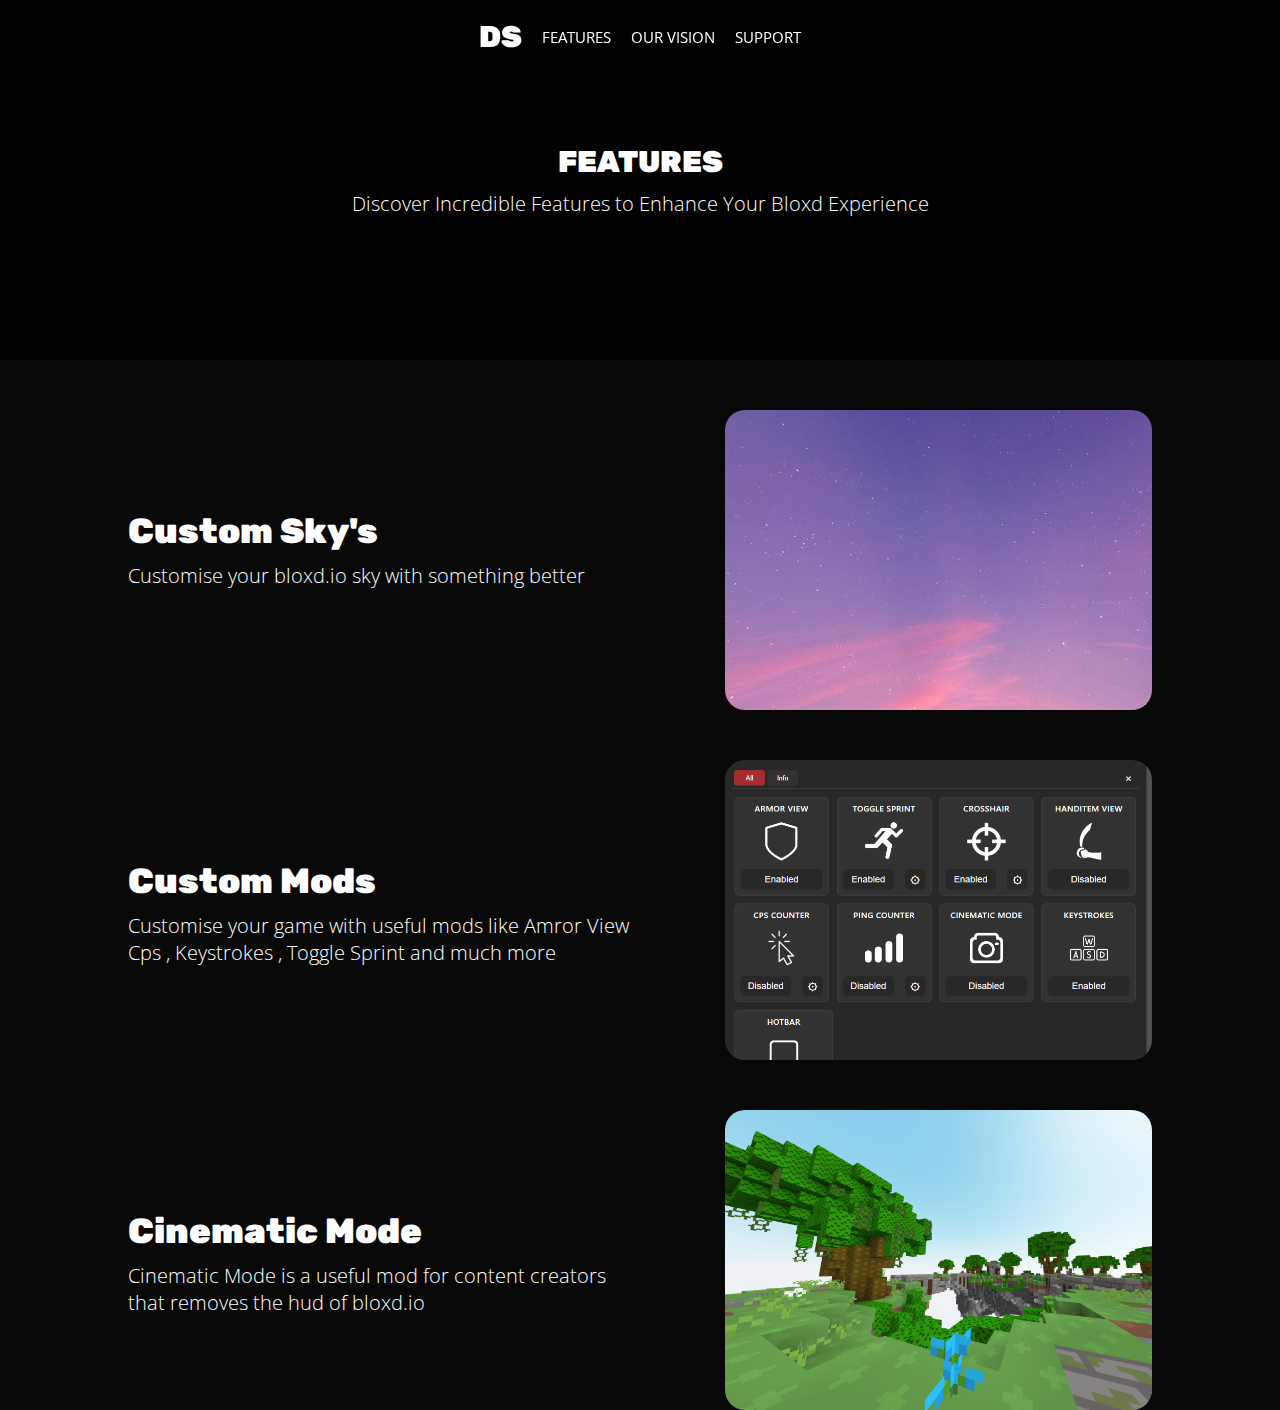
==== features.html @ 1c33d872 "Add files via upload" ====
<!DOCTYPE html>
<html>
  <head>
<meta charset="utf-8">
<meta name="viewport" content="width=device-width, initial-scale=1">
<title>Deep Space</title>
<link rel="stylesheet" type="text/css" href="style.css">
<link rel="website icon" type="png" href="images/DSclientLOGO.png">

<link rel="preconnect" href="https://fonts.googleapis.com">
<link rel="preconnect" href="https://fonts.gstatic.com" crossorigin>
<link href="https://fonts.googleapis.com/css2?family=Open+Sans:ital,wght@0,300..800;1,300..800&display=swap" rel="stylesheet">
  
</head>
  </head>
  <body>
    <header>
      
      <ul class="navlist">
        <h1 onclick="location.href='index.html';">DS</h1>
        <li><a href="features.html">FEATURES</a></li>
        <li><a href="our_vision.html">OUR VISION</a></li>
        <li><a href="https://discord.gg/NdpwX4FBaB" target="_blank" rel="noopener noreferrer">SUPPORT</a></li>
      </ul>
    </header>
    <section class="TITLEBOX">
        <h1>FEATURES</h1>
        <h4>Discover Incredible Features to Enhance Your Bloxd Experience</h4>
        </section>
    </section>
    <section class="PART2" >
  <div class="featuresBox">
    <div class="featuresText">
    <h1>Custom Sky's</h1>
    <p>Customise your bloxd.io sky with something better</p>
  </div>
    <div class="image1">
    </div>
  </div>

  <div class="featuresBox">
    <div class="featuresText">
    <h1>Custom Mods</h1>
    <p>Customise your game with useful mods like  Amror View <br> Cps , Keystrokes , Toggle Sprint and much more</p>
  </div>
    <div class="image2">
    </div>
  </div>

  <div class="featuresBox">
    <div class="featuresText">
    <h1>Cinematic Mode</h1>
    <p>Cinematic Mode is a useful mod for content creators <br> that removes the hud of bloxd.io</p>
  </div>
    <div class="image3">
    </div>
  </div>

</section>
    </section>

<script src="script.js"></script>

  </body>
</html>
---- style.css ----
@font-face{
  font-family: myfont;
  src:url(assets/Rubik-Black.ttf);
}


*{
  padding: 0;
  margin: 0;
  box-sizing: border-box;
  list-style: none;
  text-decoration: none;
}


header{
  position: fixed;
  right: 0;
  top: 0;
  z-index: 1000;
  width: 100%;
  display: flex;
  align-items: center;
  justify-content: center;
  padding: 33px 9%;
  background: transparent;
}
header h1{
color: #ffffff;
font-family: myfont;
font-size: 30px;
cursor: pointer;
}

.navlist{
  width: 100%;
height: 10vh;
background: none;
position: absolute;
padding-top: 0.5rem;
overflow: hidden;
display: flex;
align-items: center;
justify-content: center;
}

.navlist a {
  color: white;
  margin-left: 20px;
  font-size: 15px;
  font-weight: 400 ;
  font-family: "Open Sans", sans-serif;
  font-style: normal;
  border-bottom: 2px solid transparent;
  transition: all .55s ease ;
}

.navlist a:hover {
 border-bottom: 2px solid white;
}

.hero{
  height: 100%;
  width: 100%;
  padding: 0 3%;
  min-height: 100vh;
  background-image: url('images/Main_Background.jpg');
  background-color: #000;
  background-size: cover;
position: relative;
display: grid;
align-items: center;
gap: 2rem;
}
.hidden {
  display: none;
}

#popupBox {
  position: fixed;
  top: 50%;
  left: 50%;
  transform: translate(-50%, -50%);
  width: 700px;
  height: 300px;
  padding: 20px;
  border-radius: 50px;
  background-color: #0E0E0E;
border: 10px solid #111111;
  z-index: 1000;
}

.popupContent {
  display: flex;
  flex-direction: column;
  gap: 10px;
}

.versionsBOX {
  width: 700px;
  height: 250px;
  display: flex;
  gap: 10px;
}

#closePopup {
  align-self: flex-end;
  background-color: transparent;
  color: white;
  border: none;
  cursor: pointer;
}

.versionBOX{
  display: flex;
  align-items: center;
  justify-content: space-between;
  flex-direction: column;
  width: 200px;
  height: 200px;
  border-radius: 20px;
  margin-left: 5px;
  background-color: rgb(20, 20, 20);
border: 5px solid rgb(30, 30, 30);
}
.versionsBOX h1{
    font-family: myfont;
    font-size: 17px;
    font-weight: 100;
    color: white;
    margin: 10px;
}


.versionsBOX a{
  font-family: myfont;
display: inline-block;
color: white;
background:transparent ;
border: 1px solid white;
padding: 20px 30px;
line-height: 1.3px ;
font-size: 13px;
font-weight: 200;
border-radius: 9px;
cursor: pointer;
text-transform: uppercase;
transition: all .55s ease;
margin: 10px;
}

.PART2{
  height: 100%;
  width: 100%;
  padding: 0 10%;
  min-height: 100vh;
  background-color: #080808;
  background-size: cover;
  display: flex;
  justify-content: center;
  flex-direction: column;
}
.featuresBox{
  width:100%;
  height: 10%;
  display: flex;
  align-items: center;
  justify-content: space-between;
  flex-direction: row;
  margin-top: 50px;
}
.featuresText h1{
  font-family: myfont;
  font-size: 35px;
  font-weight: 400;
  color: white;
}
.featuresText p{
  font-family: "Open Sans", sans-serif;
  font-size: 20px;
  margin-top: 10px;
  font-weight: 100;
  color: white;
}

.featuresText{
 width: 700px;
 height: 200px;
 margin-top: 100px;
}
.image1{
  width: 500px;
  height: 300px;
  background-image: url('images/14942139_l.jpg');
  background-size: cover;
border-radius: 20px;
}
.image2{
  width: 500px;
  height: 300px;
  background-image: url('images/Screenshot\ 2024-08-07\ 224323.png');
  background-size: cover;
border-radius: 20px;
}
.image3{
  width: 500px;
  height: 300px;
  background-image: url('images/Screenshot\ 2024-08-07\ 230914.png');
  background-size: cover;
border-radius: 20px;
}
.TITLEBOX{
  height: 40%;
  width: 100%;
  min-height: 40vh;
  background-color: #000;
  background-size: cover;
  display: flex;
  align-items: center;
  justify-content: center;
  flex-direction: column;
}

.TITLEBOX h1{
  font-family: myfont;
  font-size: 30px;
  font-weight: 400;
  color: white;
}
.TITLEBOX h4{
  font-family: "Open Sans", sans-serif;
  font-size: 20px;
  margin-top: 10px;
  font-weight: 300;
  color: white;
}


::-webkit-scrollbar {
  width: 10px;
  }
  
  ::-webkit-scrollbar-track {
  background: #1d1d1d;
  }
  
  ::-webkit-scrollbar-thumb {
  background: #292929;
  border-radius: 50px;
  }
  
  ::-webkit-scrollbar-thumb:hover {
  background: rgb(15, 15, 15);
  }

  .navbar{
    position: absolute;
    }


.hero-text{
  color: white;
  font-weight: 600;
}
.hero-text a{
  font-family: myfont;
display: inline-block;
color: white;
background:#883240 ;
border: 1px solid transparent ;
padding: 27px 50px;
line-height: 1.6px ;
font-size: 17px;
font-weight: 400;
border-radius: 12px;
cursor: pointer;
text-transform: uppercase;
transition: all .55s ease;
}
.hero-text h1{
  font-family: myfont;
  font-size: 88px;
  font-weight: 400;
}
.hero-text h4{
  font-family: "Open Sans", sans-serif;
  font-style: normal;
  font-size: 28px;
  font-weight: 300;
  margin-bottom: 20px;
}
.hero-text a:hover {
  background: transparent;
  border: 1px solid white;
  transform: translateX(8px);
}
.hero-text a.ctaa {
  font-family: myfont;
background: transparent;
border: 1px solid white;
margin-left: 20px;
}
.hero-text a.ctaa i{
vertical-align: middle;
margin-right: 5px;
}
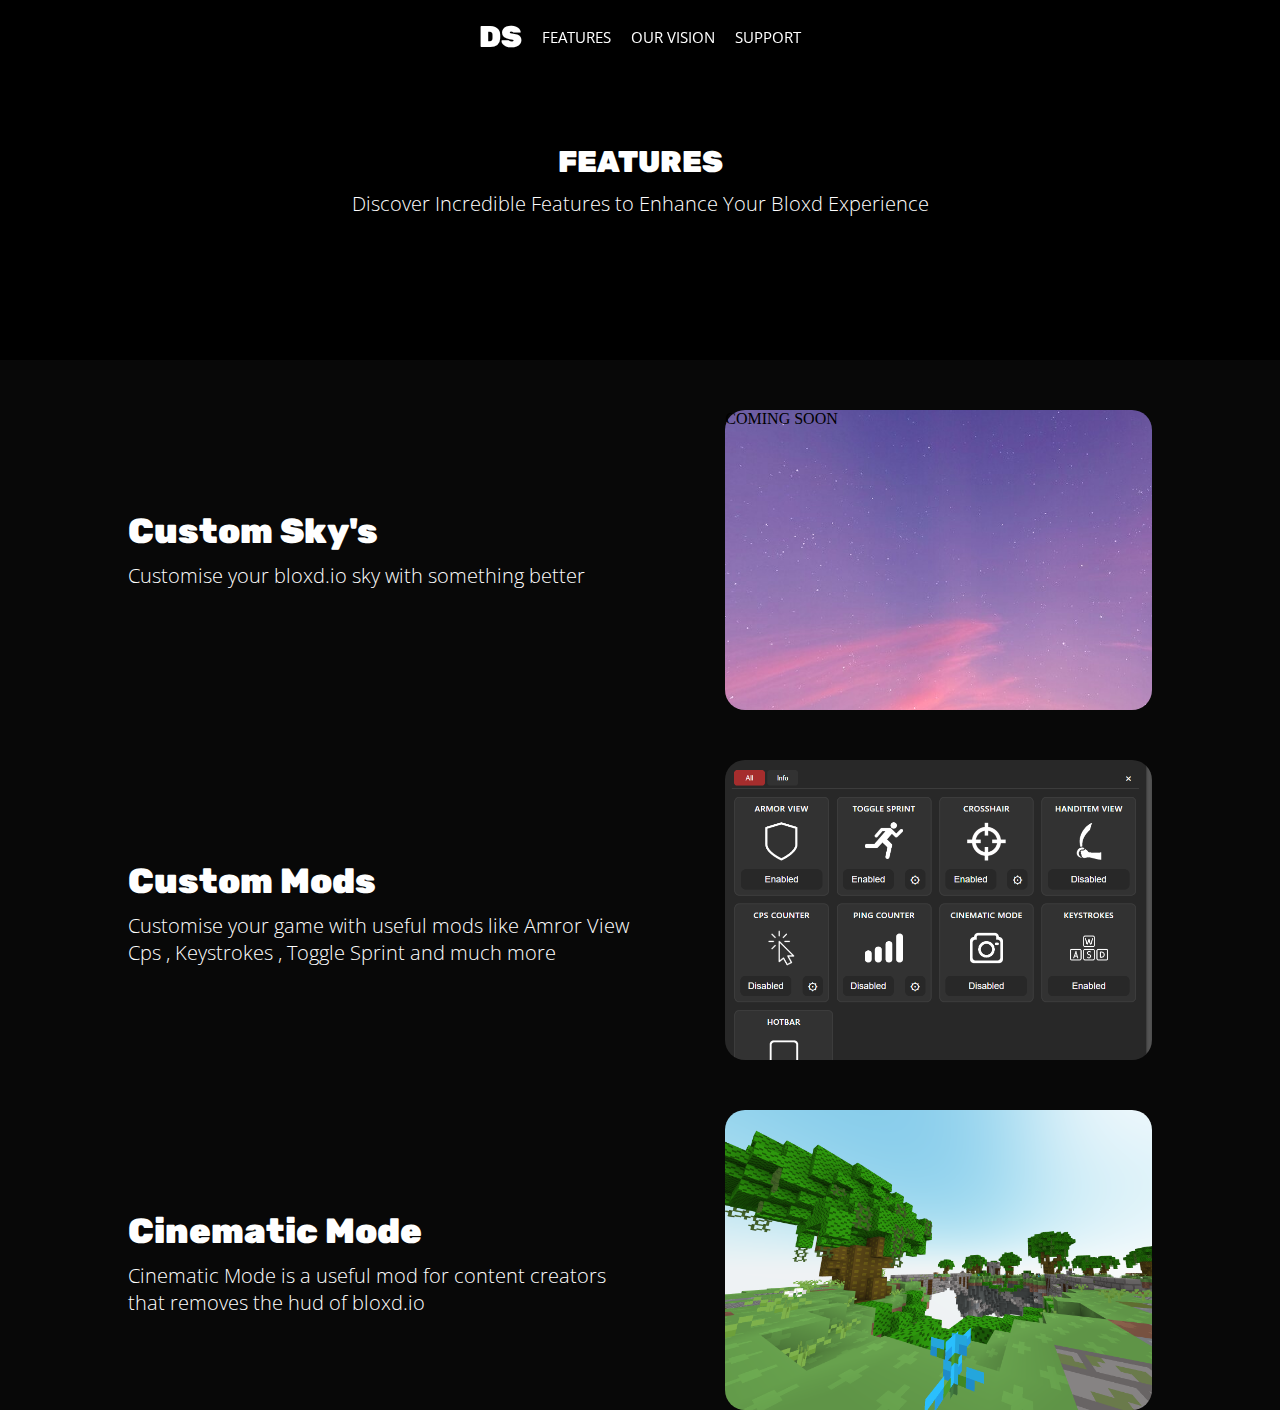
==== commit 219b0b08: "Update features.html" ====
--- a/features.html
+++ b/features.html
@@ -35,6 +35,7 @@
     <p>Customise your bloxd.io sky with something better</p>
   </div>
     <div class="image1">
+      COMING SOON
     </div>
   </div>
 
@@ -62,4 +63,4 @@
 <script src="script.js"></script>
 
   </body>
-</html>+</html>
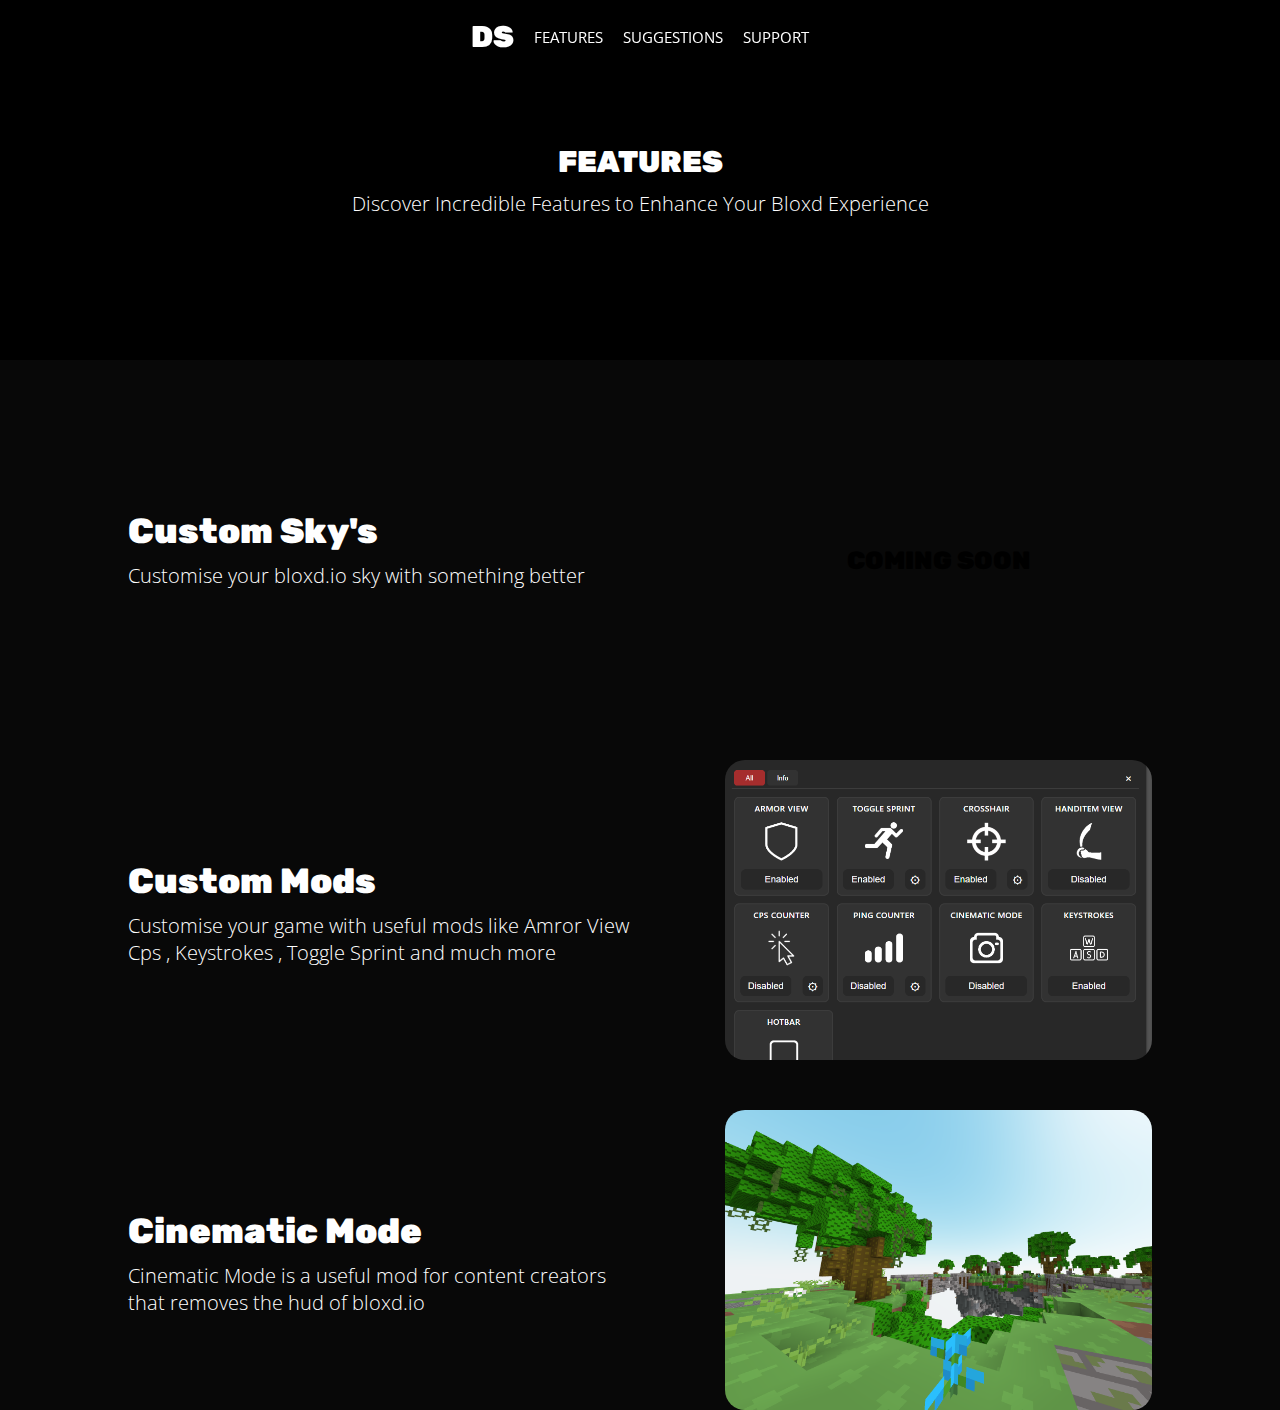
==== commit f87c72b7: "Add files via upload" ====
--- a/features.html
+++ b/features.html
@@ -11,6 +11,7 @@
 <link rel="preconnect" href="https://fonts.gstatic.com" crossorigin>
 <link href="https://fonts.googleapis.com/css2?family=Open+Sans:ital,wght@0,300..800;1,300..800&display=swap" rel="stylesheet">
   
+
 </head>
   </head>
   <body>
@@ -19,7 +20,7 @@
       <ul class="navlist">
         <h1 onclick="location.href='index.html';">DS</h1>
         <li><a href="features.html">FEATURES</a></li>
-        <li><a href="our_vision.html">OUR VISION</a></li>
+        <li><a href="suggestions.html">SUGGESTIONS</a></li>
         <li><a href="https://discord.gg/NdpwX4FBaB" target="_blank" rel="noopener noreferrer">SUPPORT</a></li>
       </ul>
     </header>
@@ -34,7 +35,7 @@
     <h1>Custom Sky's</h1>
     <p>Customise your bloxd.io sky with something better</p>
   </div>
-    <div class="image1">
+    <div id="i1" class="image">
       COMING SOON
     </div>
   </div>
@@ -44,7 +45,7 @@
     <h1>Custom Mods</h1>
     <p>Customise your game with useful mods like  Amror View <br> Cps , Keystrokes , Toggle Sprint and much more</p>
   </div>
-    <div class="image2">
+    <div id="i2" class="image">
     </div>
   </div>
 
@@ -53,14 +54,14 @@
     <h1>Cinematic Mode</h1>
     <p>Cinematic Mode is a useful mod for content creators <br> that removes the hud of bloxd.io</p>
   </div>
-    <div class="image3">
+    <div id="i3" class="image">
     </div>
   </div>
 
 </section>
-    </section>
+
 
 <script src="script.js"></script>
 
   </body>
-</html>
+</html>--- a/style.css
+++ b/style.css
@@ -72,82 +72,6 @@
 align-items: center;
 gap: 2rem;
 }
-.hidden {
-  display: none;
-}
-
-#popupBox {
-  position: fixed;
-  top: 50%;
-  left: 50%;
-  transform: translate(-50%, -50%);
-  width: 700px;
-  height: 300px;
-  padding: 20px;
-  border-radius: 50px;
-  background-color: #0E0E0E;
-border: 10px solid #111111;
-  z-index: 1000;
-}
-
-.popupContent {
-  display: flex;
-  flex-direction: column;
-  gap: 10px;
-}
-
-.versionsBOX {
-  width: 700px;
-  height: 250px;
-  display: flex;
-  gap: 10px;
-}
-
-#closePopup {
-  align-self: flex-end;
-  background-color: transparent;
-  color: white;
-  border: none;
-  cursor: pointer;
-}
-
-.versionBOX{
-  display: flex;
-  align-items: center;
-  justify-content: space-between;
-  flex-direction: column;
-  width: 200px;
-  height: 200px;
-  border-radius: 20px;
-  margin-left: 5px;
-  background-color: rgb(20, 20, 20);
-border: 5px solid rgb(30, 30, 30);
-}
-.versionsBOX h1{
-    font-family: myfont;
-    font-size: 17px;
-    font-weight: 100;
-    color: white;
-    margin: 10px;
-}
-
-
-.versionsBOX a{
-  font-family: myfont;
-display: inline-block;
-color: white;
-background:transparent ;
-border: 1px solid white;
-padding: 20px 30px;
-line-height: 1.3px ;
-font-size: 13px;
-font-weight: 200;
-border-radius: 9px;
-cursor: pointer;
-text-transform: uppercase;
-transition: all .55s ease;
-margin: 10px;
-}
 
 .PART2{
   height: 100%;
@@ -155,10 +79,10 @@
   padding: 0 10%;
   min-height: 100vh;
   background-color: #080808;
-  background-size: cover;
-  display: flex;
+  display: flex;
+  flex-direction: column;
+  align-items: center;
   justify-content: center;
-  flex-direction: column;
 }
 .featuresBox{
   width:100%;
@@ -188,27 +112,44 @@
  height: 200px;
  margin-top: 100px;
 }
-.image1{
+
+.image{
   width: 500px;
   height: 300px;
-  background-image: url('images/14942139_l.jpg');
   background-size: cover;
 border-radius: 20px;
 }
-.image2{
-  width: 500px;
-  height: 300px;
-  background-image: url('images/Screenshot\ 2024-08-07\ 224323.png');
-  background-size: cover;
-border-radius: 20px;
-}
-.image3{
-  width: 500px;
-  height: 300px;
+
+#i1{
+  display: flex;
+  align-items: center;
+  justify-content: center;
+  font-family: myfont;
+  font-size: 25px;
+  font-weight: 400;
+  color: black;
+  background-image: url('images/14942139_l.jpg');
+}
+
+#i2{
+background-image: url('images/Screenshot\ 2024-08-07\ 224323.png');
+}
+
+#i3{
   background-image: url('images/Screenshot\ 2024-08-07\ 230914.png');
-  background-size: cover;
-border-radius: 20px;
-}
+}
+
+#i4{
+  background-image: url('images/bug_fixies.jpg');
+}
+
+#i5{
+  background-image: url('images/lmb_rmb_cps.png');
+}
+#i6{
+  background-image: url('images/ui_changes.png');
+}
+
 .TITLEBOX{
   height: 40%;
   width: 100%;
@@ -305,3 +246,98 @@
 margin-right: 5px;
 }
 
+
+
+#popupBox ,
+#updateDiv {
+  display: none; /* Initially hidden */
+  position: fixed;
+  top: 50%;
+  left: 50%;
+  width: 600px;
+  height: 600px;
+  transform: translate(-50%, -50%);
+  background-color: rgb(12, 12, 12);
+  border: 2px solid #0e0e0e;
+  border-radius: 10px;
+  padding: 20px;
+  box-shadow: 0 4px 8px rgba(0, 0, 0, 0.2);
+  text-align: center;
+  z-index: 1000;
+  flex-direction: column; /* Stack items vertically */
+  align-items: center; /* Center items horizontally */
+}
+#popupBox img,
+#updateDiv img {
+width:395px ;
+height: 395px ;
+margin-top: 10px;
+margin-bottom: 20px;
+}
+#popupBox h2,
+#updateDiv h2{
+    font-family: myfont;
+    font-size: 40px;
+    font-weight: 400;
+    color: #ffffff;
+}
+#popupBox p,
+#updateDiv p{
+  font-family: "Open Sans", sans-serif;
+  font-style: normal;
+  font-size: 20px;
+  font-weight: 300;
+  margin-top: 5px;
+  color: #ffffff;
+}
+
+.Updatebt{
+  font-family: myfont;
+display: inline-block;
+color: white;
+background: transparent;
+border: 1px solid white;
+padding: 27px 50px;
+line-height: 1.6px ;
+font-size: 17px;
+font-weight: 400;
+border-radius: 12px;
+cursor: pointer;
+text-transform: uppercase;
+transition: all .55s ease;
+}
+
+#bt{
+  padding: 100px 200px;
+line-height: 1.6px ;
+font-size: 50px;
+font-weight: 400;
+}
+.Updatebt:hover {
+  transform: translateX(8px);
+}
+
+.close-button {
+  position: absolute;
+  top: 5px;
+  right: 10px;
+  background: none;
+  border: none;
+  font-size: 20px;
+  color: white;
+  cursor: pointer;
+}
+
+.close-button:hover {
+  color:#883240 ;
+}
+
+
+.Updatebt-Con {
+  gap: 20px;
+  width: 600px;
+  height: 50px ;
+  display: flex;            /* Enable flexbox on the parent */
+  justify-content: center;  /* Center horizontally */
+  align-items: center;      /* Center vertically */
+}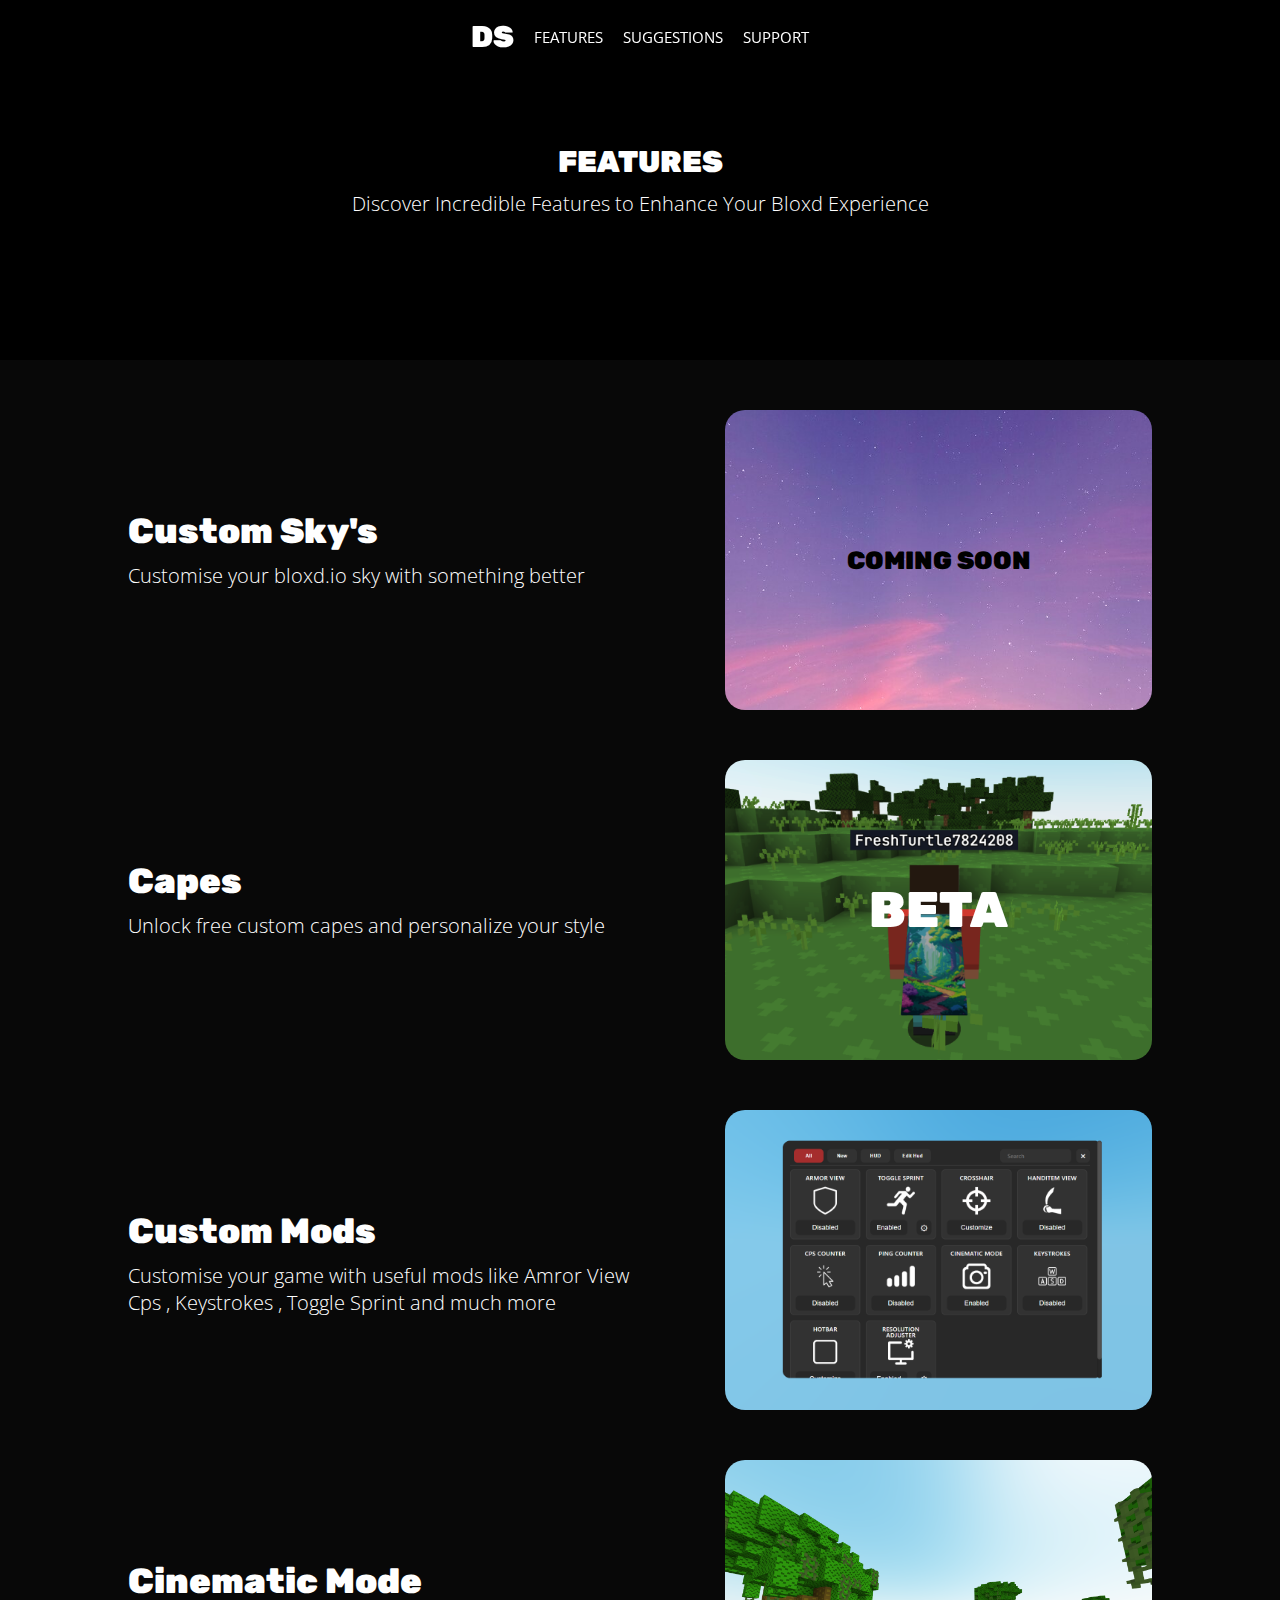
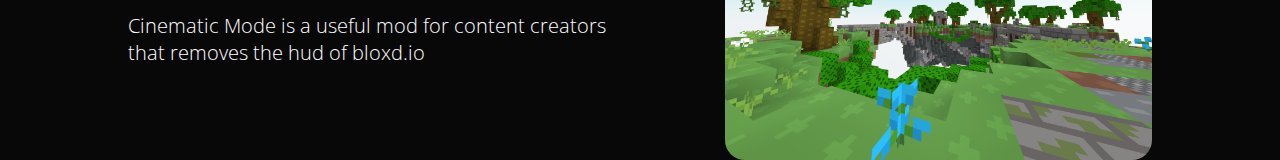
==== commit f3f0174c: "Add files via upload" ====
--- a/features.html
+++ b/features.html
@@ -39,6 +39,16 @@
       COMING SOON
     </div>
   </div>
+  
+  <div class="featuresBox">
+    <div class="featuresText">
+    <h1>Capes</h1>
+    <p>Unlock free custom capes and personalize your style</p>
+  </div>
+    <div id="i7" class="image">
+      BETA
+    </div>
+  </div>
 
   <div class="featuresBox">
     <div class="featuresText">
@@ -57,6 +67,7 @@
     <div id="i3" class="image">
     </div>
   </div>
+  
 
 </section>
 
--- a/style.css
+++ b/style.css
@@ -128,26 +128,47 @@
   font-size: 25px;
   font-weight: 400;
   color: black;
-  background-image: url('images/14942139_l.jpg');
-}
+  background-image: url('images/custom_sky.jpg');
+  background-position: center;
+
+}
+
+#i7{
+  display: flex;
+  align-items: center;
+  justify-content: center;
+  font-family: myfont;
+  font-size: 50px;
+  font-weight: 400;
+  color: rgb(255, 255, 255);
+  background-image: url('images/Capes.png');
+  background-position: center;
+
+}
+
 
 #i2{
-background-image: url('images/Screenshot\ 2024-08-07\ 224323.png');
+background-image: url('images/New_Client_Menu.png');
+background-position: center calc(50% - -1px);
 }
 
 #i3{
-  background-image: url('images/Screenshot\ 2024-08-07\ 230914.png');
+  background-image: url('images/cinematic_mode.png');
+  background-position: center;
 }
 
 #i4{
+  background-image: url('images/New_Client_Menu.png');
+  background-position: center calc(50% - -1px);
+}
+
+#i5{
+  background-image: url('images/save_system.png');
+  background-position: center;
+}
+#i6{
   background-image: url('images/bug_fixies.jpg');
-}
-
-#i5{
-  background-image: url('images/lmb_rmb_cps.png');
-}
-#i6{
-  background-image: url('images/ui_changes.png');
+  background-position: center;
 }
 
 .TITLEBOX{
@@ -247,7 +268,7 @@
 }
 
 
-
+#tampermonkeyBox,
 #popupBox ,
 #updateDiv {
   display: none; /* Initially hidden */
@@ -267,6 +288,11 @@
   flex-direction: column; /* Stack items vertically */
   align-items: center; /* Center items horizontally */
 }
+
+#tampermonkeyBox{
+  z-index: 1001;
+}
+#tampermonkeyBox img,
 #popupBox img,
 #updateDiv img {
 width:395px ;
@@ -274,6 +300,12 @@
 margin-top: 10px;
 margin-bottom: 20px;
 }
+
+#tampermonkeyBox img{
+  width:400px ;
+  height: 400px ;
+}
+#tampermonkeyBox h2,
 #popupBox h2,
 #updateDiv h2{
     font-family: myfont;
@@ -281,6 +313,11 @@
     font-weight: 400;
     color: #ffffff;
 }
+
+#tampermonkeyBox h2{
+  font-size: 32px;
+}
+#tampermonkeyBox p,
 #popupBox p,
 #updateDiv p{
   font-family: "Open Sans", sans-serif;
@@ -290,7 +327,9 @@
   margin-top: 5px;
   color: #ffffff;
 }
-
+#tampermonkeyBox p{
+  font-size: 19.5px; 
+}
 .Updatebt{
   font-family: myfont;
 display: inline-block;
@@ -340,4 +379,4 @@
   display: flex;            /* Enable flexbox on the parent */
   justify-content: center;  /* Center horizontally */
   align-items: center;      /* Center vertically */
-}+}
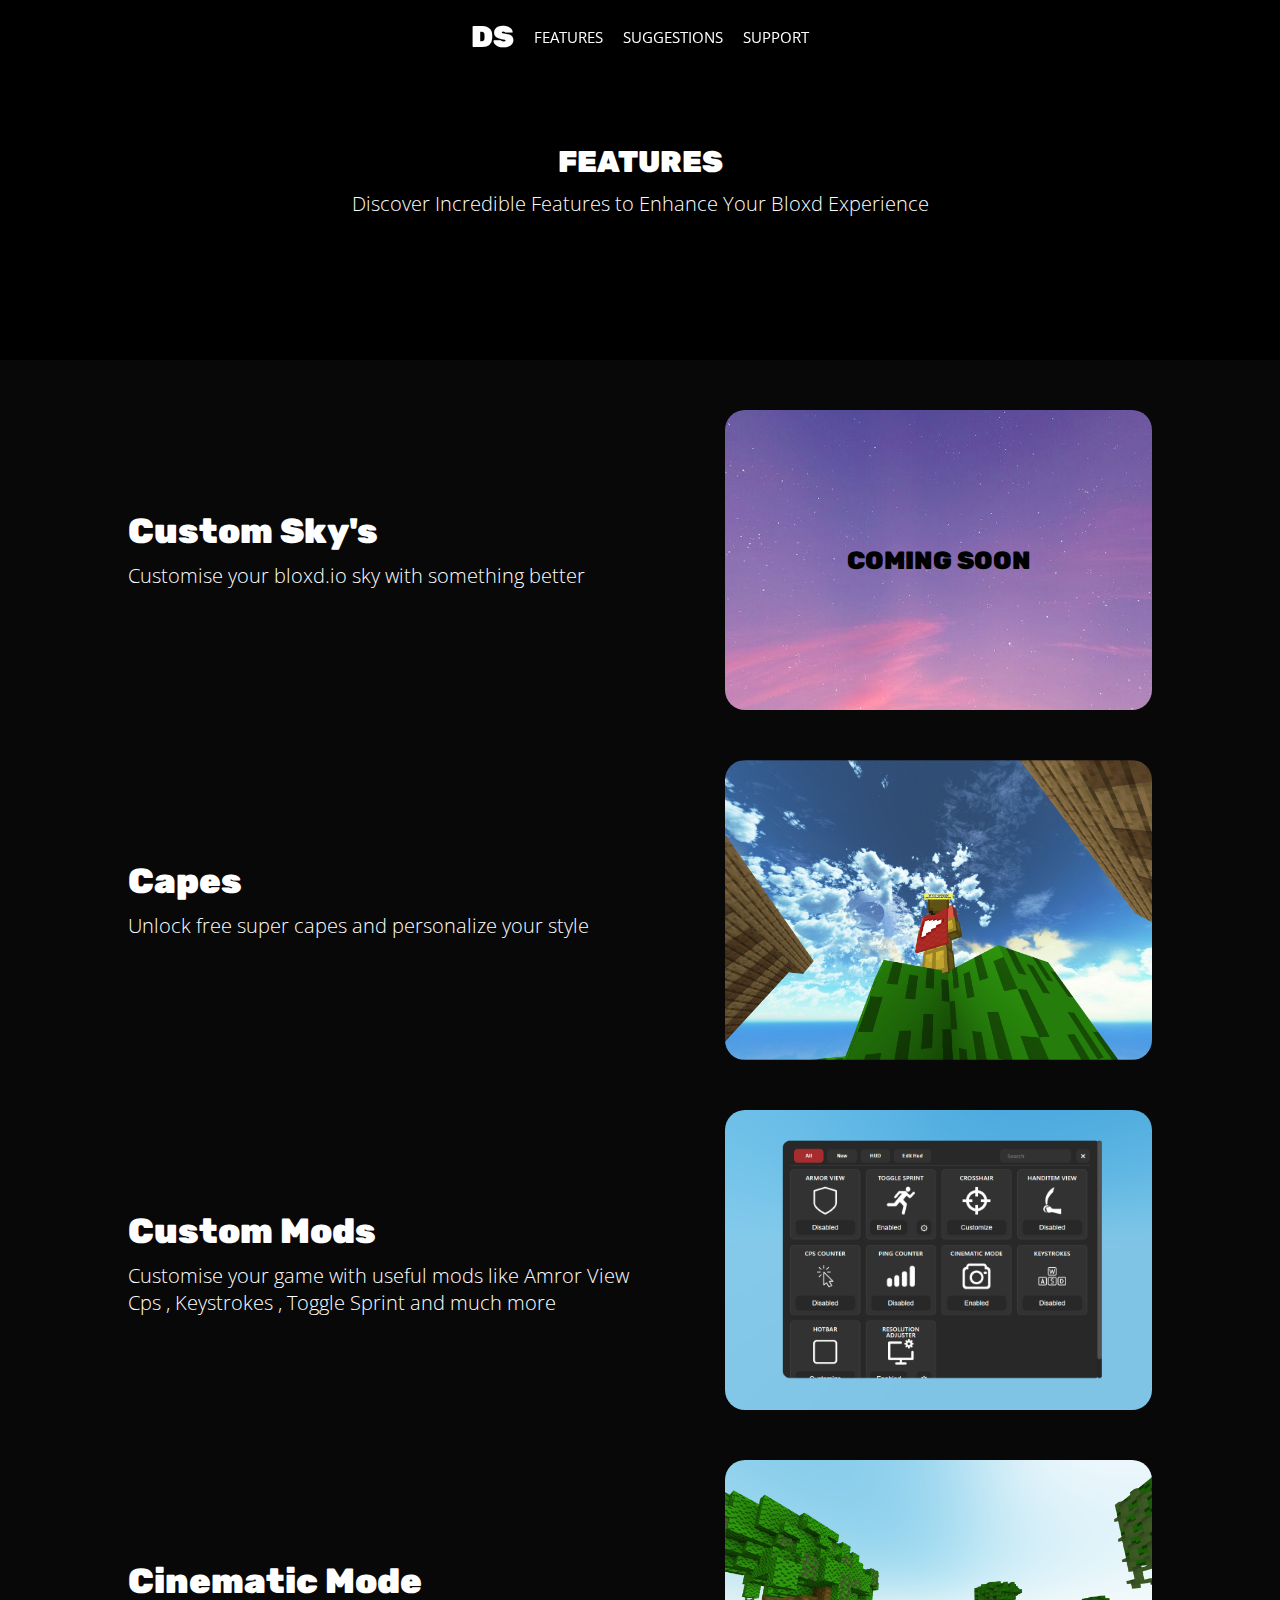
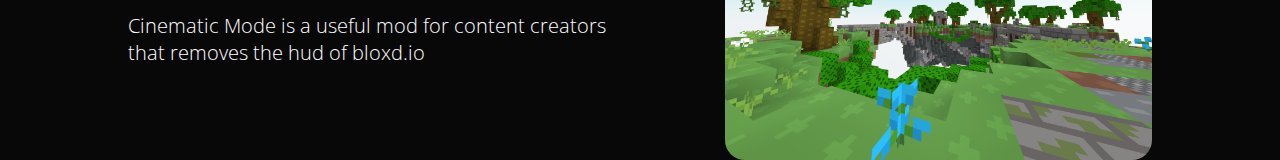
==== commit 290a64c3: "Add files via upload" ====
--- a/features.html
+++ b/features.html
@@ -43,10 +43,9 @@
   <div class="featuresBox">
     <div class="featuresText">
     <h1>Capes</h1>
-    <p>Unlock free custom capes and personalize your style</p>
+    <p>Unlock free super capes and personalize your style</p>
   </div>
     <div id="i7" class="image">
-      BETA
     </div>
   </div>
 
--- a/style.css
+++ b/style.css
@@ -158,18 +158,15 @@
 }
 
 #i4{
-  background-image: url('images/New_Client_Menu.png');
+  background-image: url('images/Capes.png');
   background-position: center calc(50% - -1px);
 }
 
 #i5{
-  background-image: url('images/save_system.png');
+  background-image: url('images/capes2.png');
   background-position: center;
 }
-#i6{
-  background-image: url('images/bug_fixies.jpg');
-  background-position: center;
-}
+
 
 .TITLEBOX{
   height: 40%;
@@ -302,8 +299,8 @@
 }
 
 #tampermonkeyBox img{
-  width:400px ;
-  height: 400px ;
+  width:405px ;
+  height: 405px ;
 }
 #tampermonkeyBox h2,
 #popupBox h2,
@@ -347,12 +344,17 @@
 }
 
 #bt{
-  padding: 100px 200px;
+  padding: 40px 60px;
 line-height: 1.6px ;
-font-size: 50px;
+font-size: 20px;
 font-weight: 400;
-}
+color: black;
+background: White;
+border: 2px solid white;
+}
+#bt:hover,
 .Updatebt:hover {
+  background: transparent;
   transform: translateX(8px);
 }
 
@@ -379,4 +381,4 @@
   display: flex;            /* Enable flexbox on the parent */
   justify-content: center;  /* Center horizontally */
   align-items: center;      /* Center vertically */
-}
+}